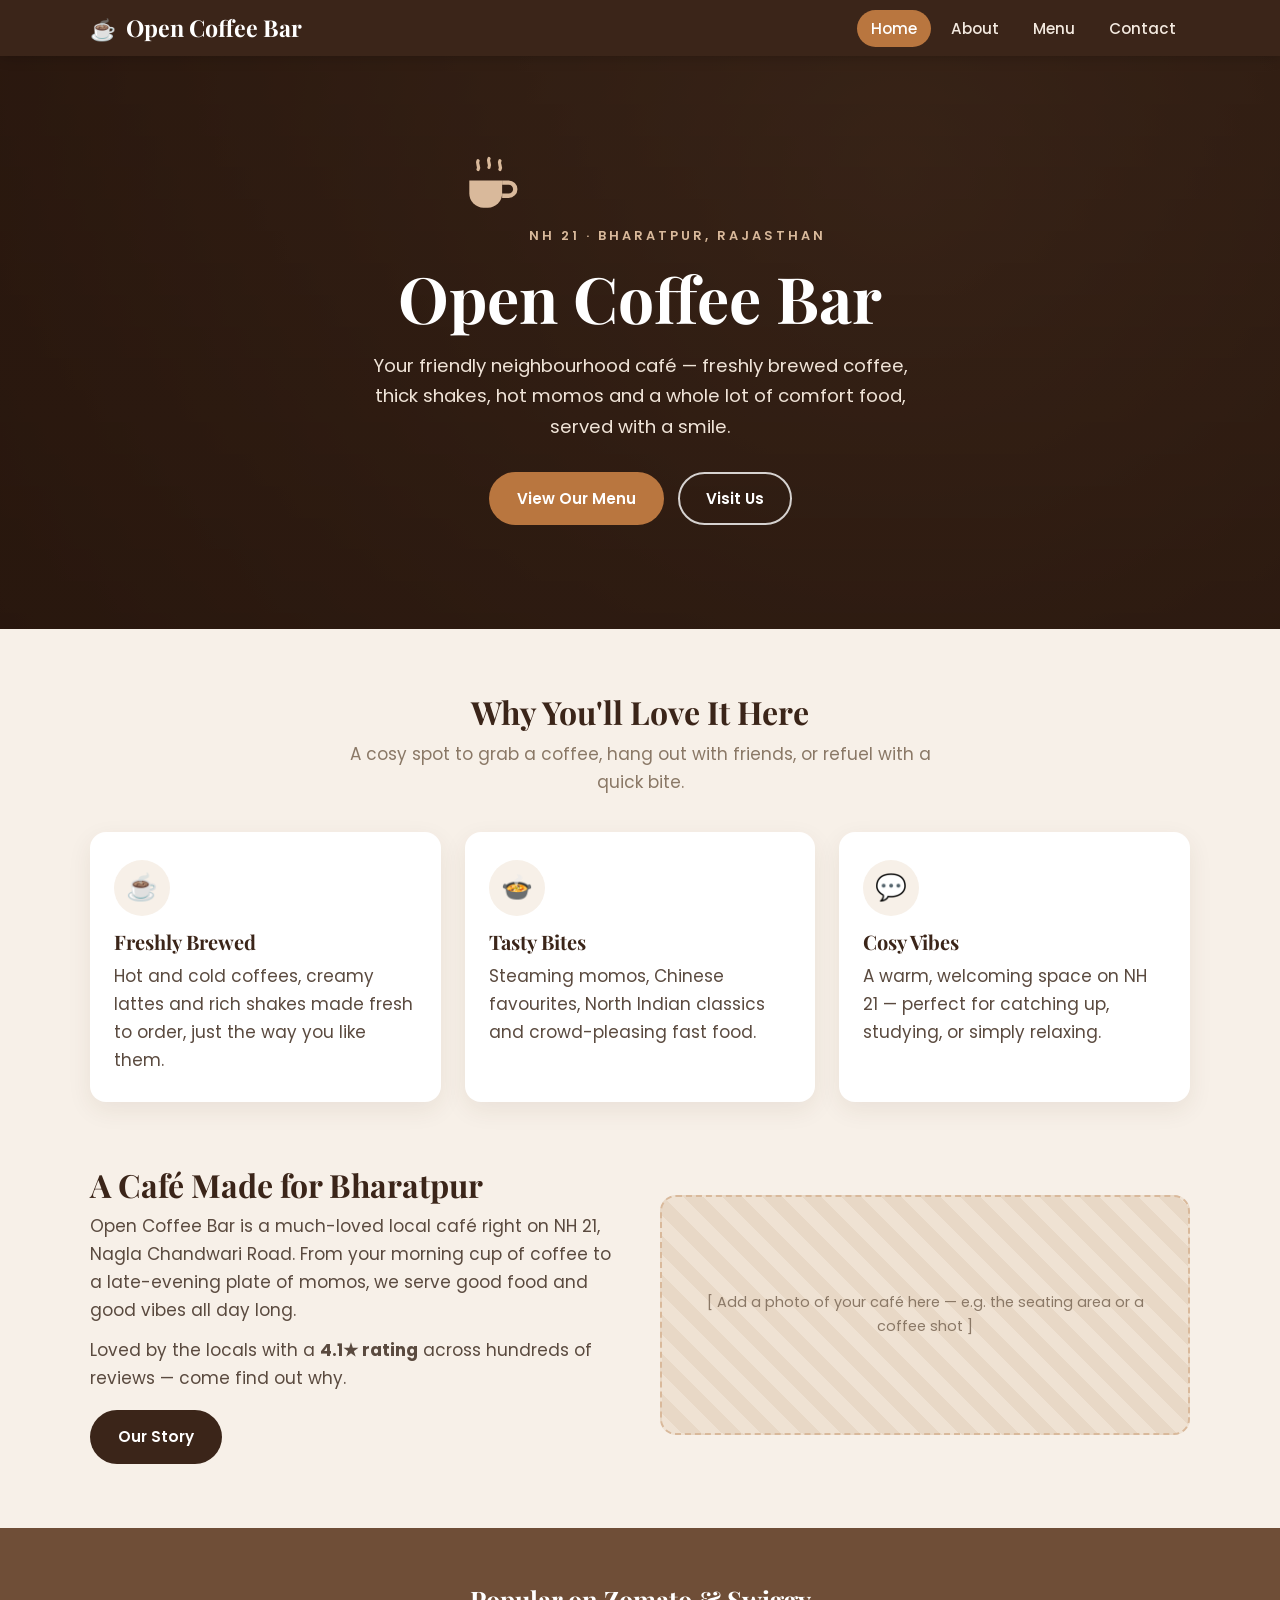
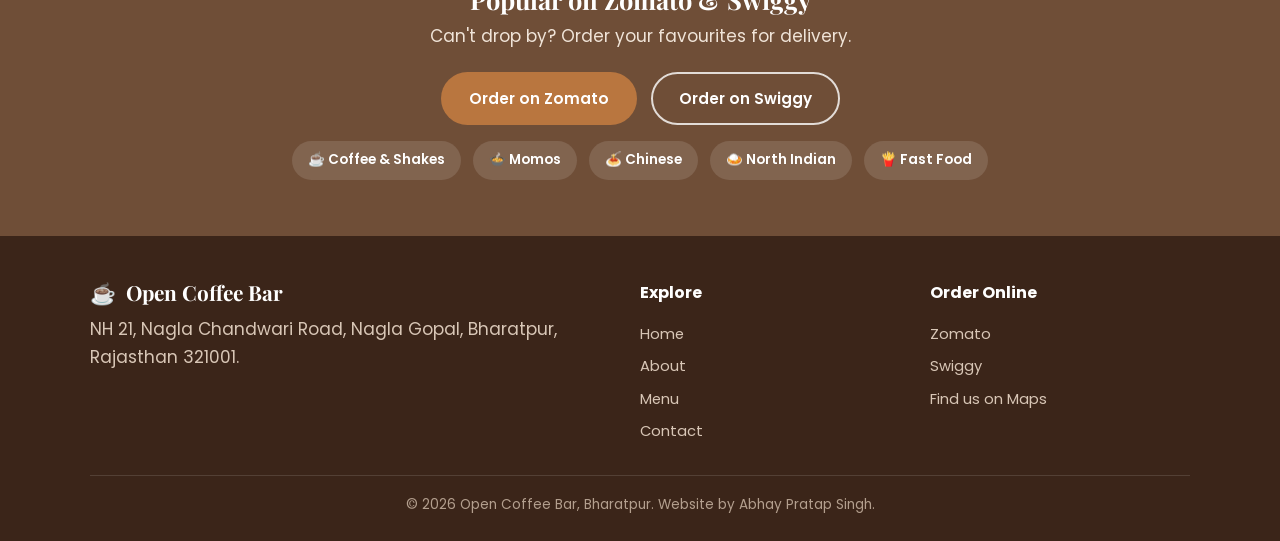
==== index.html @ 9dc492d9 "Add files via upload" ====
<!DOCTYPE html>
<html lang="en">
<head>
  <meta charset="UTF-8">
  <meta name="viewport" content="width=device-width, initial-scale=1.0">
  <title>Open Coffee Bar – Café in Bharatpur</title>
  <meta name="description" content="Open Coffee Bar — a cosy café on NH 21, Bharatpur serving fresh coffee, shakes, momos, Chinese and North Indian food.">
  <link rel="preconnect" href="https://fonts.googleapis.com">
  <link rel="preconnect" href="https://fonts.gstatic.com" crossorigin>
  <link rel="stylesheet" href="https://fonts.googleapis.com/css2?family=Playfair+Display:wght@600;700&amp;family=Poppins:wght@400;500;600;700&amp;display=swap">
  <link rel="stylesheet" href="style.css">
</head>
<body>

  <nav class="nav">
    <div class="container nav-inner">
      <a href="index.html" class="brand"><span class="bean">&#9749;</span> Open Coffee Bar</a>
      <button class="nav-toggle" id="navToggle" aria-label="Open menu" aria-expanded="false">
        <span></span><span></span><span></span>
      </button>
      <ul class="nav-links" id="navLinks">
        <li><a href="index.html" class="active">Home</a></li>
        <li><a href="about.html">About</a></li>
        <li><a href="menu.html">Menu</a></li>
        <li><a href="contact.html">Contact</a></li>
      </ul>
    </div>
  </nav>

  <header class="hero">
    <div class="container">
      <svg class="cup" viewBox="0 0 64 64" fill="none" xmlns="http://www.w3.org/2000/svg" aria-hidden="true">
        <path d="M14 26h30v12a13 13 0 0 1-13 13H27a13 13 0 0 1-13-13V26z" fill="#D9B99B"/>
        <path d="M44 28h6a6 6 0 0 1 0 12h-6" stroke="#D9B99B" stroke-width="4" fill="none"/>
        <path d="M22 8c-2 3 2 5 0 8M32 6c-2 3 2 5 0 8M42 8c-2 3 2 5 0 8" stroke="#D9B99B" stroke-width="3" stroke-linecap="round"/>
      </svg>
      <span class="eyebrow">NH 21 · Bharatpur, Rajasthan</span>
      <h1>Open Coffee Bar</h1>
      <p>Your friendly neighbourhood café — freshly brewed coffee, thick shakes, hot momos and a whole lot of comfort food, served with a smile.</p>
      <div class="btn-row">
        <a href="menu.html" class="btn btn-primary">View Our Menu</a>
        <a href="contact.html" class="btn btn-outline">Visit Us</a>
      </div>
    </div>
  </header>

  <section class="section">
    <div class="container">
      <h2 class="reveal">Why You'll Love It Here</h2>
      <p class="lead reveal">A cosy spot to grab a coffee, hang out with friends, or refuel with a quick bite.</p>
      <div class="grid grid-3">
        <div class="card reveal">
          <div class="ico">&#9749;</div>
          <h3>Freshly Brewed</h3>
          <p>Hot and cold coffees, creamy lattes and rich shakes made fresh to order, just the way you like them.</p>
        </div>
        <div class="card reveal">
          <div class="ico">&#127858;</div>
          <h3>Tasty Bites</h3>
          <p>Steaming momos, Chinese favourites, North Indian classics and crowd-pleasing fast food.</p>
        </div>
        <div class="card reveal">
          <div class="ico">&#128172;</div>
          <h3>Cosy Vibes</h3>
          <p>A warm, welcoming space on NH 21 — perfect for catching up, studying, or simply relaxing.</p>
        </div>
      </div>
    </div>
  </section>

  <section class="section" style="padding-top:0;">
    <div class="container split">
      <div class="reveal">
        <h2>A Café Made for Bharatpur</h2>
        <p>Open Coffee Bar is a much-loved local café right on NH 21, Nagla Chandwari Road. From your morning cup of coffee to a late-evening plate of momos, we serve good food and good vibes all day long.</p>
        <p style="margin-top:12px;">Loved by the locals with a <strong>4.1&#9733; rating</strong> across hundreds of reviews — come find out why.</p>
        <a href="about.html" class="btn btn-dark" style="margin-top:18px;">Our Story</a>
      </div>
      <div class="photo reveal">[ Add a photo of your café here — e.g. the seating area or a coffee shot ]</div>
    </div>
  </section>

  <section class="strip">
    <div class="container">
      <h2>Popular on Zomato &amp; Swiggy</h2>
      <p>Can't drop by? Order your favourites for delivery.</p>
      <div class="btn-row" style="display:flex;gap:14px;justify-content:center;flex-wrap:wrap;">
        <a href="https://www.zomato.com/bharatpur/open-coffee-bar-bharatpur-locality/order" class="btn btn-primary" target="_blank" rel="noopener">Order on Zomato</a>
        <a href="https://www.swiggy.com/city/bharatpur/open-coffee-bar-ghana-central-bharatpur-rest912456" class="btn btn-outline" target="_blank" rel="noopener">Order on Swiggy</a>
      </div>
      <div class="badges">
        <span class="badge">&#9749; Coffee &amp; Shakes</span>
        <span class="badge">&#127858; Momos</span>
        <span class="badge">&#127837; Chinese</span>
        <span class="badge">&#127835; North Indian</span>
        <span class="badge">&#127839; Fast Food</span>
      </div>
    </div>
  </section>

  <footer class="footer">
    <div class="container footer-grid">
      <div>
        <div class="brand"><span class="bean">&#9749;</span> Open Coffee Bar</div>
        <p>NH 21, Nagla Chandwari Road, Nagla Gopal, Bharatpur, Rajasthan 321001.</p>
      </div>
      <div>
        <h4>Explore</h4>
        <a href="index.html">Home</a>
        <a href="about.html">About</a>
        <a href="menu.html">Menu</a>
        <a href="contact.html">Contact</a>
      </div>
      <div>
        <h4>Order Online</h4>
        <a href="https://www.zomato.com/bharatpur/open-coffee-bar-bharatpur-locality/order" target="_blank" rel="noopener">Zomato</a>
        <a href="https://www.swiggy.com/city/bharatpur/open-coffee-bar-ghana-central-bharatpur-rest912456" target="_blank" rel="noopener">Swiggy</a>
        <a href="https://maps.google.com/?q=Open+Coffee+Bar+Bharatpur" target="_blank" rel="noopener">Find us on Maps</a>
      </div>
    </div>
    <div class="container copy">&copy; <span id="year">2026</span> Open Coffee Bar, Bharatpur. Website by Abhay Pratap Singh.</div>
  </footer>

  <button id="toTop" aria-label="Back to top">&#8593;</button>
  <script src="script.js"></script>
</body>
</html>
---- style.css ----
/* ============================================================
   Open Coffee Bar — shared stylesheet
   Theme: warm coffee-house (espresso, caramel, cream)
   ============================================================ */

:root {
  --espresso: #3B2519;
  --coffee:   #6F4E37;
  --caramel:  #B9763F;
  --latte:    #D9B99B;
  --cream:    #F7F0E8;
  --card:     #FFFFFF;
  --ink:      #2E2018;
  --body:     #5A4A3F;
  --muted:    #8A7866;
  --line:     #E7D9C9;
}

* { box-sizing: border-box; margin: 0; padding: 0; }

html { scroll-behavior: smooth; }

body {
  font-family: 'Poppins', 'Segoe UI', Arial, sans-serif;
  color: var(--body);
  background-color: var(--cream);
  line-height: 1.65;
  font-size: 17px;
}

h1, h2, h3, .brand {
  font-family: 'Playfair Display', Georgia, serif;
  color: var(--espresso);
  line-height: 1.2;
}

a { color: var(--caramel); text-decoration: none; }
img { max-width: 100%; display: block; }

.container { width: min(1100px, 92%); margin: 0 auto; }

.section { padding: 64px 0; }
.section h2 { font-size: 2rem; margin-bottom: 8px; text-align: center; }
.section .lead { text-align: center; color: var(--muted); max-width: 620px; margin: 0 auto 36px; }

/* ---------- Buttons ---------- */
.btn {
  display: inline-block;
  padding: 12px 26px;
  border-radius: 40px;
  font-weight: 600;
  font-size: 0.95rem;
  cursor: pointer;
  border: 2px solid transparent;
  transition: transform 0.15s ease, background-color 0.2s ease, color 0.2s ease;
}
.btn-primary { background-color: var(--caramel); color: #fff; }
.btn-primary:hover { background-color: #a4632f; transform: translateY(-2px); }
.btn-outline { background: transparent; color: #fff; border-color: rgba(255,255,255,0.8); }
.btn-outline:hover { background: #fff; color: var(--espresso); transform: translateY(-2px); }
.btn-dark { background-color: var(--espresso); color: #fff; }
.btn-dark:hover { background-color: #271710; transform: translateY(-2px); }

/* ---------- Navigation ---------- */
.nav {
  position: sticky; top: 0; z-index: 50;
  background-color: var(--espresso);
  box-shadow: 0 2px 12px rgba(0,0,0,0.18);
}
.nav-inner {
  display: flex; align-items: center; justify-content: space-between;
  padding: 14px 0;
}
.brand {
  color: #fff; font-size: 1.45rem; font-weight: 700;
  display: flex; align-items: center; gap: 10px;
}
.brand .bean { font-size: 1.3rem; }
.nav-links { list-style: none; display: flex; gap: 6px; align-items: center; }
.nav-links a {
  color: #f3e9df; padding: 8px 14px; border-radius: 30px;
  font-size: 0.95rem; font-weight: 500; transition: background-color 0.2s ease, color 0.2s ease;
}
.nav-links a:hover { background-color: rgba(255,255,255,0.12); }
.nav-links a.active { background-color: var(--caramel); color: #fff; }
.nav-toggle {
  display: none; background: none; border: 0; cursor: pointer;
  width: 42px; height: 42px; padding: 8px;
}
.nav-toggle span { display: block; height: 3px; background: #fff; border-radius: 3px; margin: 5px 0; transition: 0.3s; }

/* ---------- Hero ---------- */
.hero {
  position: relative;
  background:
    linear-gradient(rgba(40,23,14,0.78), rgba(40,23,14,0.85)),
    radial-gradient(circle at 70% 20%, #6F4E37, #2a160c);
  color: #fff;
  text-align: center;
  padding: 96px 0 104px;
}
.hero h1 { color: #fff; font-size: clamp(2.4rem, 6vw, 4rem); margin-bottom: 14px; }
.hero p { font-size: 1.15rem; max-width: 560px; margin: 0 auto 30px; color: #f0e4d8; }
.hero .btn-row { display: flex; gap: 14px; justify-content: center; flex-wrap: wrap; }
.hero .eyebrow {
  display: inline-block; letter-spacing: 3px; text-transform: uppercase;
  font-size: 0.8rem; color: var(--latte); margin-bottom: 14px; font-weight: 600;
}
.cup { width: 70px; height: 70px; margin: 0 auto 18px; }

/* ---------- Feature cards ---------- */
.grid { display: grid; gap: 24px; }
.grid-3 { grid-template-columns: repeat(3, 1fr); }
.grid-2 { grid-template-columns: repeat(2, 1fr); }
.card {
  background: var(--card); border-radius: 16px; padding: 28px 24px;
  box-shadow: 0 8px 24px rgba(80,50,25,0.08);
  transition: transform 0.18s ease, box-shadow 0.18s ease;
}
.card:hover { transform: translateY(-4px); box-shadow: 0 12px 30px rgba(80,50,25,0.14); }
.card .ico {
  width: 56px; height: 56px; border-radius: 50%;
  background: var(--cream); display: flex; align-items: center; justify-content: center;
  font-size: 1.6rem; margin-bottom: 14px;
}
.card h3 { font-size: 1.25rem; margin-bottom: 8px; }

/* ---------- Image placeholder slots ---------- */
.photo {
  background: repeating-linear-gradient(45deg, #efe2d3, #efe2d3 14px, #e8d8c6 14px, #e8d8c6 28px);
  border: 2px dashed var(--latte);
  border-radius: 16px;
  min-height: 240px;
  display: flex; align-items: center; justify-content: center;
  color: var(--muted); font-size: 0.9rem; text-align: center; padding: 20px;
}

/* ---------- About split ---------- */
.split { display: grid; grid-template-columns: 1fr 1fr; gap: 40px; align-items: center; }
.split h2 { text-align: left; }

/* ---------- Menu ---------- */
.menu-cat { margin-bottom: 40px; }
.menu-cat h3 {
  font-size: 1.5rem; margin-bottom: 4px;
  display: flex; align-items: center; gap: 10px;
}
.menu-cat .cat-note { color: var(--muted); font-size: 0.9rem; margin-bottom: 18px; }
.menu-list { display: grid; grid-template-columns: 1fr 1fr; gap: 8px 40px; }
.menu-item {
  display: flex; justify-content: space-between; align-items: baseline;
  gap: 12px; padding: 10px 0; border-bottom: 1px dashed var(--line);
}
.menu-item .name { font-weight: 600; color: var(--ink); }
.menu-item .dots { flex: 1; border-bottom: 2px dotted var(--line); margin: 0 6px 4px; }
.menu-item .price { font-weight: 700; color: var(--caramel); white-space: nowrap; }

/* ---------- Contact ---------- */
.contact-grid { display: grid; grid-template-columns: 1fr 1fr; gap: 36px; align-items: start; }
.info-row { display: flex; gap: 14px; margin-bottom: 20px; align-items: flex-start; }
.info-row .ico {
  width: 46px; height: 46px; border-radius: 50%; flex-shrink: 0;
  background: var(--cream); display: flex; align-items: center; justify-content: center; font-size: 1.2rem;
}
.info-row h4 { color: var(--ink); margin-bottom: 2px; font-size: 1.05rem; }
.info-row p { color: var(--body); font-size: 0.95rem; }
form label { display: block; font-weight: 600; color: var(--ink); margin: 14px 0 6px; font-size: 0.92rem; }
form input, form textarea {
  width: 100%; padding: 12px 14px; border: 1px solid var(--line);
  border-radius: 10px; font-family: inherit; font-size: 0.95rem; background: #fff; color: var(--ink);
}
form input:focus, form textarea:focus { outline: 2px solid var(--latte); border-color: var(--caramel); }
.form-msg { margin-top: 14px; font-weight: 600; color: var(--coffee); }
.map-embed { width: 100%; border: 0; border-radius: 16px; min-height: 320px; box-shadow: 0 8px 24px rgba(80,50,25,0.10); }

/* ---------- Strip / CTA ---------- */
.strip { background: var(--coffee); color: #fff; text-align: center; padding: 56px 0; }
.strip h2 { color: #fff; }
.strip p { color: #f0e4d8; margin: 8px 0 22px; }

.badges { display: flex; gap: 12px; justify-content: center; flex-wrap: wrap; margin-top: 16px; }
.badge {
  background: rgba(255,255,255,0.12); color: #fff; padding: 8px 16px;
  border-radius: 30px; font-size: 0.85rem; font-weight: 600;
}

/* ---------- Footer ---------- */
.footer { background: var(--espresso); color: #d8c6b6; padding: 44px 0 24px; }
.footer-grid { display: grid; grid-template-columns: 2fr 1fr 1fr; gap: 30px; }
.footer h4 { color: #fff; font-family: 'Poppins', sans-serif; font-size: 1rem; margin-bottom: 12px; }
.footer .brand { font-size: 1.3rem; margin-bottom: 10px; }
.footer a { color: #d8c6b6; display: block; padding: 4px 0; font-size: 0.92rem; }
.footer a:hover { color: #fff; }
.footer .copy {
  border-top: 1px solid rgba(255,255,255,0.12); margin-top: 28px; padding-top: 18px;
  text-align: center; font-size: 0.85rem; color: #b39f8e;
}

/* ---------- Reveal animation ---------- */
.reveal { opacity: 0; transform: translateY(24px); transition: opacity 0.6s ease, transform 0.6s ease; }
.reveal.visible { opacity: 1; transform: none; }

/* ---------- Back to top ---------- */
#toTop {
  position: fixed; right: 20px; bottom: 20px; z-index: 60;
  width: 46px; height: 46px; border-radius: 50%; border: 0; cursor: pointer;
  background: var(--caramel); color: #fff; font-size: 1.3rem; display: none;
  box-shadow: 0 6px 16px rgba(0,0,0,0.25);
}

/* ---------- Responsive ---------- */
@media (max-width: 820px) {
  .grid-3, .grid-2, .split, .contact-grid, .menu-list, .footer-grid { grid-template-columns: 1fr; }
  .split h2, .section h2 { text-align: left; }

  .nav-toggle { display: block; }
  .nav-links {
    position: absolute; top: 100%; left: 0; right: 0;
    background: var(--espresso); flex-direction: column; gap: 0;
    padding: 8px 16px 16px; display: none;
  }
  .nav-links.open { display: flex; }
  .nav-links a { display: block; width: 100%; padding: 12px 14px; }
}
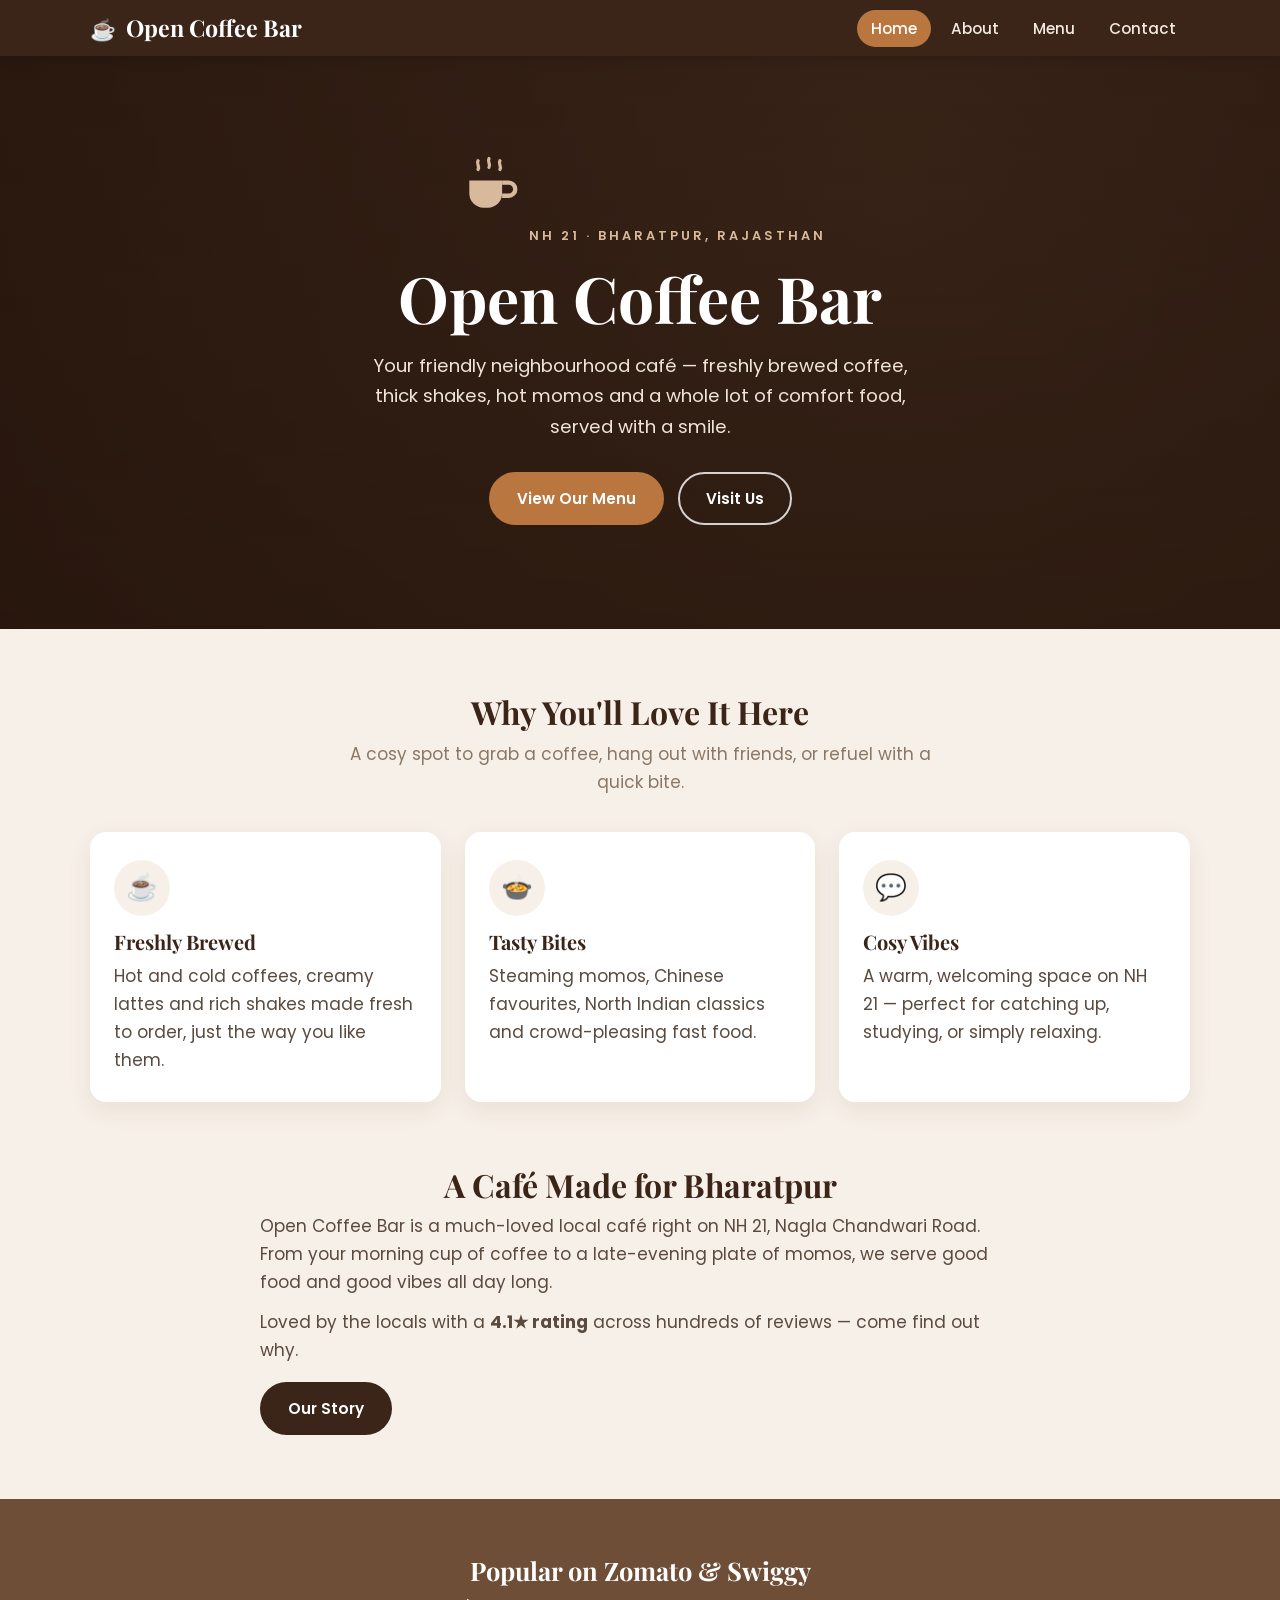
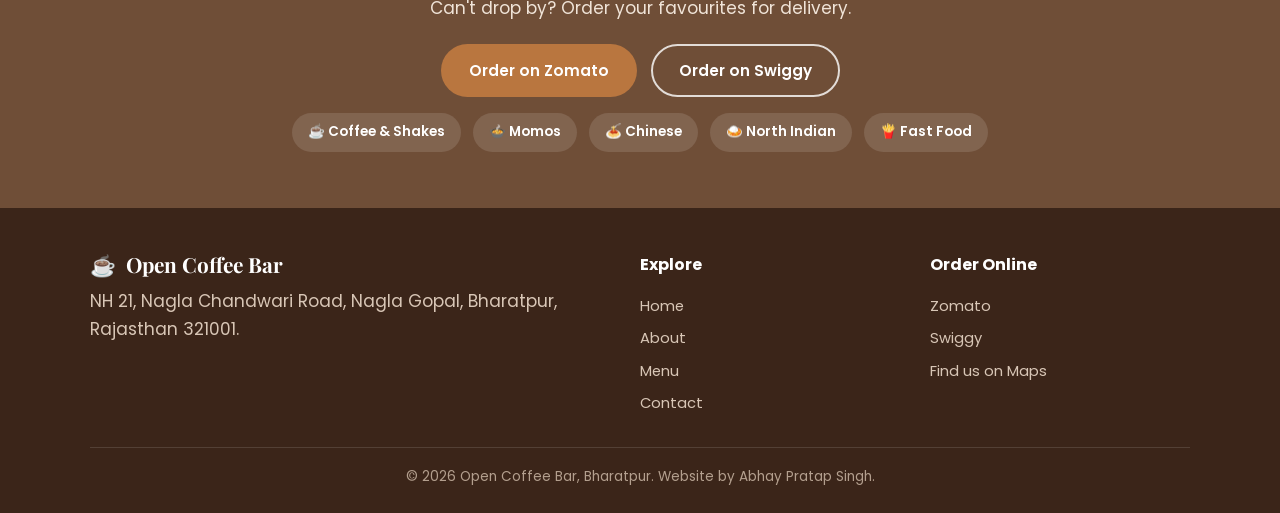
==== commit 87edb44b: "Add files via upload" ====
--- a/index.html
+++ b/index.html
@@ -69,14 +69,11 @@
   </section>
 
   <section class="section" style="padding-top:0;">
-    <div class="container split">
-      <div class="reveal">
-        <h2>A Café Made for Bharatpur</h2>
-        <p>Open Coffee Bar is a much-loved local café right on NH 21, Nagla Chandwari Road. From your morning cup of coffee to a late-evening plate of momos, we serve good food and good vibes all day long.</p>
-        <p style="margin-top:12px;">Loved by the locals with a <strong>4.1&#9733; rating</strong> across hundreds of reviews — come find out why.</p>
-        <a href="about.html" class="btn btn-dark" style="margin-top:18px;">Our Story</a>
-      </div>
-      <div class="photo reveal">[ Add a photo of your café here — e.g. the seating area or a coffee shot ]</div>
+    <div class="container narrow reveal">
+      <h2>A Café Made for Bharatpur</h2>
+      <p>Open Coffee Bar is a much-loved local café right on NH 21, Nagla Chandwari Road. From your morning cup of coffee to a late-evening plate of momos, we serve good food and good vibes all day long.</p>
+      <p style="margin-top:12px;">Loved by the locals with a <strong>4.1&#9733; rating</strong> across hundreds of reviews — come find out why.</p>
+      <a href="about.html" class="btn btn-dark" style="margin-top:18px;">Our Story</a>
     </div>
   </section>
 
--- a/style.css
+++ b/style.css
@@ -1,8 +1,3 @@
-/* ============================================================
-   Open Coffee Bar — shared stylesheet
-   Theme: warm coffee-house (espresso, caramel, cream)
-   ============================================================ */
-
 :root {
   --espresso: #3B2519;
   --coffee:   #6F4E37;
@@ -35,15 +30,14 @@
 }
 
 a { color: var(--caramel); text-decoration: none; }
-img { max-width: 100%; display: block; }
 
 .container { width: min(1100px, 92%); margin: 0 auto; }
+.narrow { max-width: 760px; }
 
 .section { padding: 64px 0; }
 .section h2 { font-size: 2rem; margin-bottom: 8px; text-align: center; }
 .section .lead { text-align: center; color: var(--muted); max-width: 620px; margin: 0 auto 36px; }
 
-/* ---------- Buttons ---------- */
 .btn {
   display: inline-block;
   padding: 12px 26px;
@@ -61,7 +55,6 @@
 .btn-dark { background-color: var(--espresso); color: #fff; }
 .btn-dark:hover { background-color: #271710; transform: translateY(-2px); }
 
-/* ---------- Navigation ---------- */
 .nav {
   position: sticky; top: 0; z-index: 50;
   background-color: var(--espresso);
@@ -89,7 +82,6 @@
 }
 .nav-toggle span { display: block; height: 3px; background: #fff; border-radius: 3px; margin: 5px 0; transition: 0.3s; }
 
-/* ---------- Hero ---------- */
 .hero {
   position: relative;
   background:
@@ -108,7 +100,6 @@
 }
 .cup { width: 70px; height: 70px; margin: 0 auto 18px; }
 
-/* ---------- Feature cards ---------- */
 .grid { display: grid; gap: 24px; }
 .grid-3 { grid-template-columns: repeat(3, 1fr); }
 .grid-2 { grid-template-columns: repeat(2, 1fr); }
@@ -125,21 +116,6 @@
 }
 .card h3 { font-size: 1.25rem; margin-bottom: 8px; }
 
-/* ---------- Image placeholder slots ---------- */
-.photo {
-  background: repeating-linear-gradient(45deg, #efe2d3, #efe2d3 14px, #e8d8c6 14px, #e8d8c6 28px);
-  border: 2px dashed var(--latte);
-  border-radius: 16px;
-  min-height: 240px;
-  display: flex; align-items: center; justify-content: center;
-  color: var(--muted); font-size: 0.9rem; text-align: center; padding: 20px;
-}
-
-/* ---------- About split ---------- */
-.split { display: grid; grid-template-columns: 1fr 1fr; gap: 40px; align-items: center; }
-.split h2 { text-align: left; }
-
-/* ---------- Menu ---------- */
 .menu-cat { margin-bottom: 40px; }
 .menu-cat h3 {
   font-size: 1.5rem; margin-bottom: 4px;
@@ -155,7 +131,6 @@
 .menu-item .dots { flex: 1; border-bottom: 2px dotted var(--line); margin: 0 6px 4px; }
 .menu-item .price { font-weight: 700; color: var(--caramel); white-space: nowrap; }
 
-/* ---------- Contact ---------- */
 .contact-grid { display: grid; grid-template-columns: 1fr 1fr; gap: 36px; align-items: start; }
 .info-row { display: flex; gap: 14px; margin-bottom: 20px; align-items: flex-start; }
 .info-row .ico {
@@ -173,7 +148,6 @@
 .form-msg { margin-top: 14px; font-weight: 600; color: var(--coffee); }
 .map-embed { width: 100%; border: 0; border-radius: 16px; min-height: 320px; box-shadow: 0 8px 24px rgba(80,50,25,0.10); }
 
-/* ---------- Strip / CTA ---------- */
 .strip { background: var(--coffee); color: #fff; text-align: center; padding: 56px 0; }
 .strip h2 { color: #fff; }
 .strip p { color: #f0e4d8; margin: 8px 0 22px; }
@@ -184,7 +158,6 @@
   border-radius: 30px; font-size: 0.85rem; font-weight: 600;
 }
 
-/* ---------- Footer ---------- */
 .footer { background: var(--espresso); color: #d8c6b6; padding: 44px 0 24px; }
 .footer-grid { display: grid; grid-template-columns: 2fr 1fr 1fr; gap: 30px; }
 .footer h4 { color: #fff; font-family: 'Poppins', sans-serif; font-size: 1rem; margin-bottom: 12px; }
@@ -196,11 +169,9 @@
   text-align: center; font-size: 0.85rem; color: #b39f8e;
 }
 
-/* ---------- Reveal animation ---------- */
 .reveal { opacity: 0; transform: translateY(24px); transition: opacity 0.6s ease, transform 0.6s ease; }
 .reveal.visible { opacity: 1; transform: none; }
 
-/* ---------- Back to top ---------- */
 #toTop {
   position: fixed; right: 20px; bottom: 20px; z-index: 60;
   width: 46px; height: 46px; border-radius: 50%; border: 0; cursor: pointer;
@@ -208,10 +179,9 @@
   box-shadow: 0 6px 16px rgba(0,0,0,0.25);
 }
 
-/* ---------- Responsive ---------- */
 @media (max-width: 820px) {
-  .grid-3, .grid-2, .split, .contact-grid, .menu-list, .footer-grid { grid-template-columns: 1fr; }
-  .split h2, .section h2 { text-align: left; }
+  .grid-3, .grid-2, .contact-grid, .menu-list, .footer-grid { grid-template-columns: 1fr; }
+  .section h2 { text-align: left; }
 
   .nav-toggle { display: block; }
   .nav-links {
